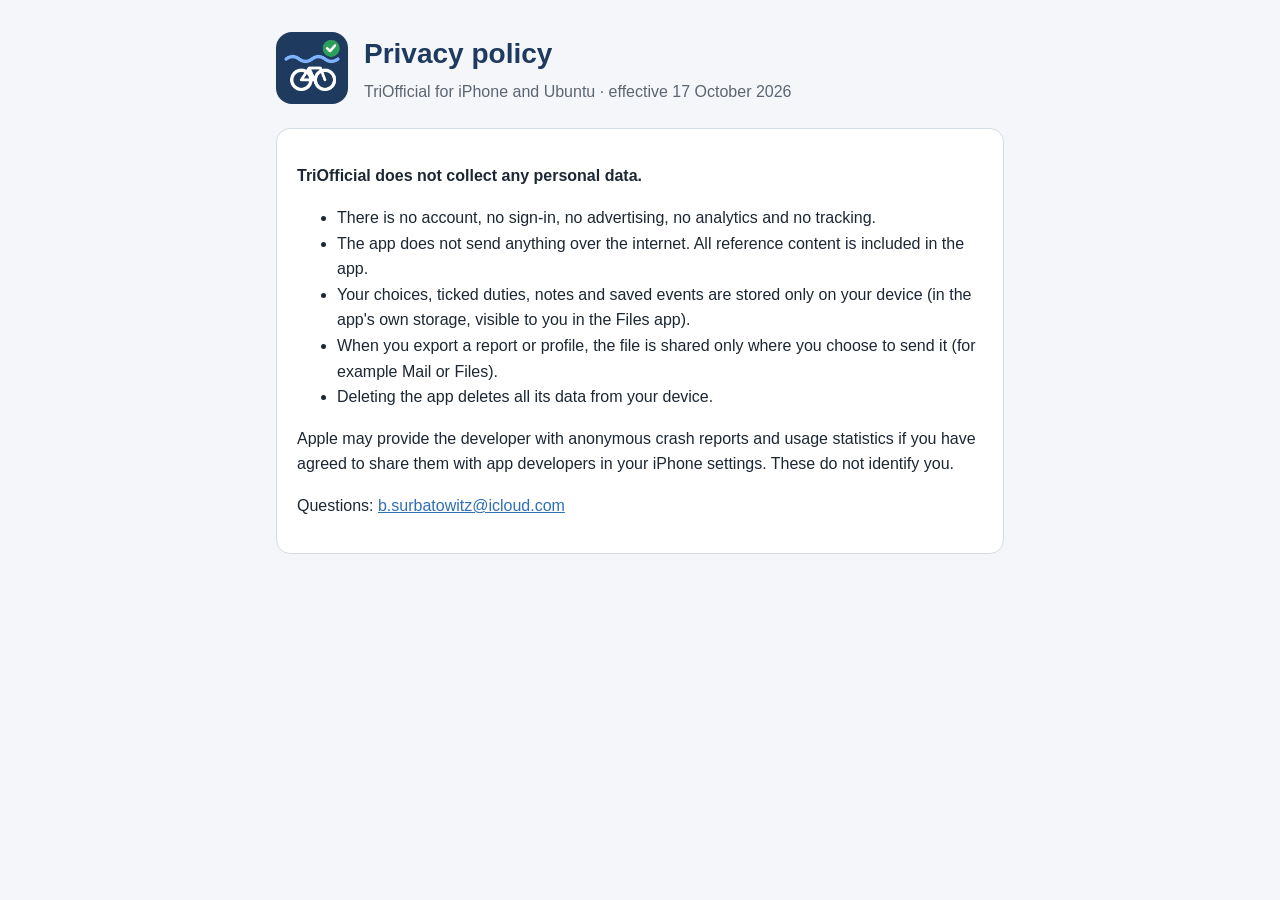
==== privacy.html @ 533bd070 "TriOfficial website: home, support and privacy policy Co-Authored-By: Claude Opus 5.5 <noreply@anthr" ====
<!doctype html><html lang="en"><head><meta charset="utf-8"><meta name="viewport" content="width=device-width,initial-scale=1">
<title>TriOfficial – Privacy policy</title><link rel="stylesheet" href="style.css"></head><body><main>
<header><img src="icon.png" alt=""><div><h1>Privacy policy</h1><p class="sub">TriOfficial for iPhone and Ubuntu · effective 17 October 2026</p></div></header>
<div class="card">
<p><strong>TriOfficial does not collect any personal data.</strong></p>
<ul>
<li>There is no account, no sign-in, no advertising, no analytics and no tracking.</li>
<li>The app does not send anything over the internet. All reference content is included in the app.</li>
<li>Your choices, ticked duties, notes and saved events are stored only on your device (in the app's own storage, visible to you in the Files app).</li>
<li>When you export a report or profile, the file is shared only where you choose to send it (for example Mail or Files).</li>
<li>Deleting the app deletes all its data from your device.</li>
</ul>
<p>Apple may provide the developer with anonymous crash reports and usage statistics if you have agreed to share them with app developers in your iPhone settings. These do not identify you.</p>
<p>Questions: <a href="mailto:b.surbatowitz@icloud.com">b.surbatowitz@icloud.com</a></p>
</div></main></body></html>
---- style.css ----
:root{--brand:#1f3a5f;--accent:#2f6fb5;--ink:#1d2733;--muted:#5b6573;--bg:#f4f6f9;--card:#fff;--line:#d5dbe3}
@media (prefers-color-scheme:dark){:root{--ink:#e7ecf3;--muted:#a3adba;--bg:#11161d;--card:#1a212b;--line:#2c3644;--brand:#8fb6ea;--accent:#7fb3ff}}
*{box-sizing:border-box}body{margin:0;font:16px/1.6 -apple-system,BlinkMacSystemFont,"Segoe UI",Roboto,sans-serif;color:var(--ink);background:var(--bg)}
main{max-width:760px;margin:0 auto;padding:32px 16px 64px}header{display:flex;gap:16px;align-items:center;margin-bottom:24px}
header img{width:72px;height:72px;border-radius:16px}h1{margin:0;font-size:28px;color:var(--brand)}h2{color:var(--brand);margin-top:32px}
.sub{color:var(--muted);margin:2px 0 0}.card{background:var(--card);border:1px solid var(--line);border-radius:14px;padding:18px 20px;margin:16px 0}
a{color:var(--accent)}nav{display:flex;gap:16px;flex-wrap:wrap;margin:8px 0 24px}small{color:var(--muted)}
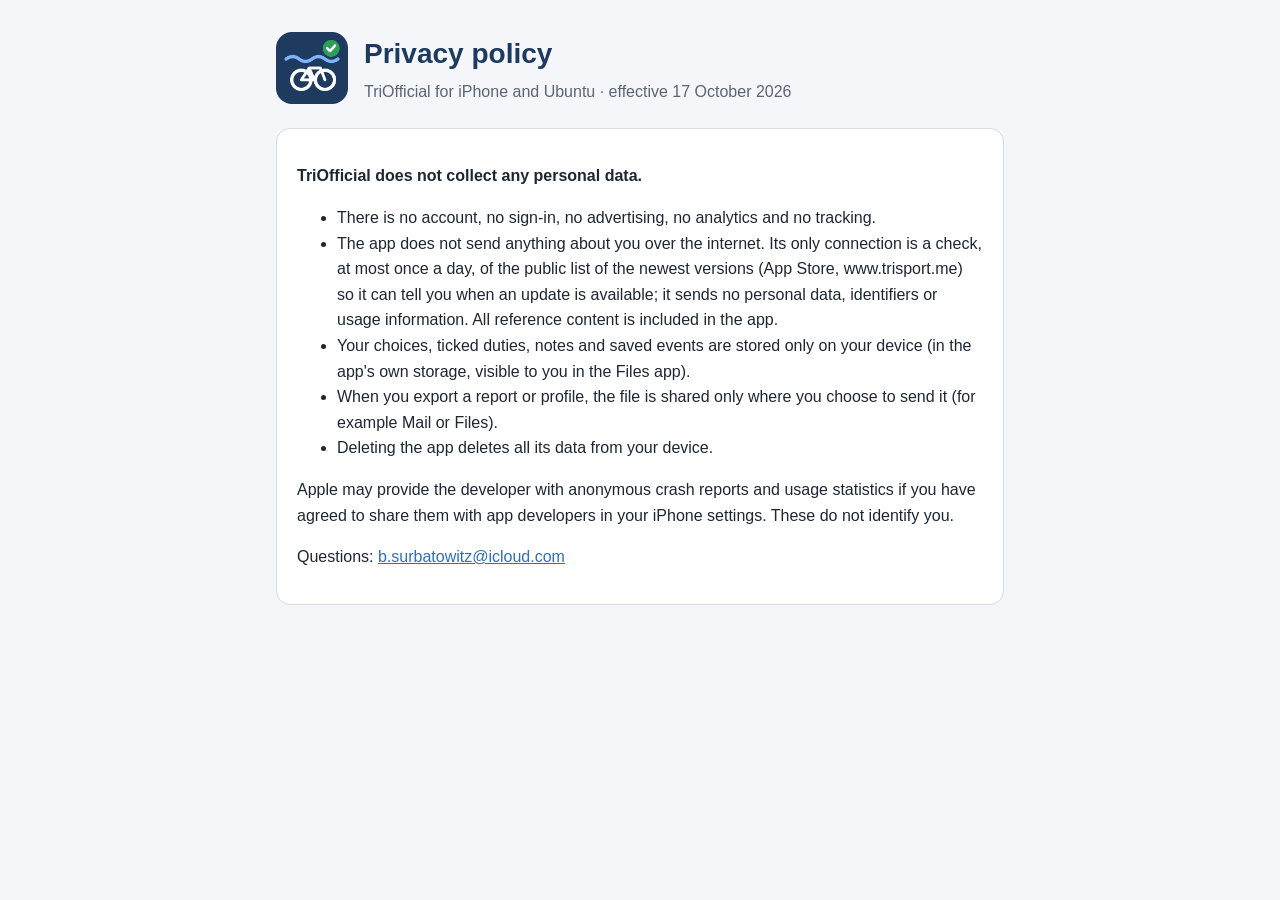
==== commit 8952a256: "Privacy: mention the once-a-day version check Co-Authored-By: Claude Opus 5.5 <noreply@anthropic.com" ====
--- a/privacy.html
+++ b/privacy.html
@@ -5,7 +5,7 @@
 <p><strong>TriOfficial does not collect any personal data.</strong></p>
 <ul>
 <li>There is no account, no sign-in, no advertising, no analytics and no tracking.</li>
-<li>The app does not send anything over the internet. All reference content is included in the app.</li>
+<li>The app does not send anything about you over the internet. Its only connection is a check, at most once a day, of the public list of the newest versions (App Store, www.trisport.me) so it can tell you when an update is available; it sends no personal data, identifiers or usage information. All reference content is included in the app.</li>
 <li>Your choices, ticked duties, notes and saved events are stored only on your device (in the app's own storage, visible to you in the Files app).</li>
 <li>When you export a report or profile, the file is shared only where you choose to send it (for example Mail or Files).</li>
 <li>Deleting the app deletes all its data from your device.</li>
